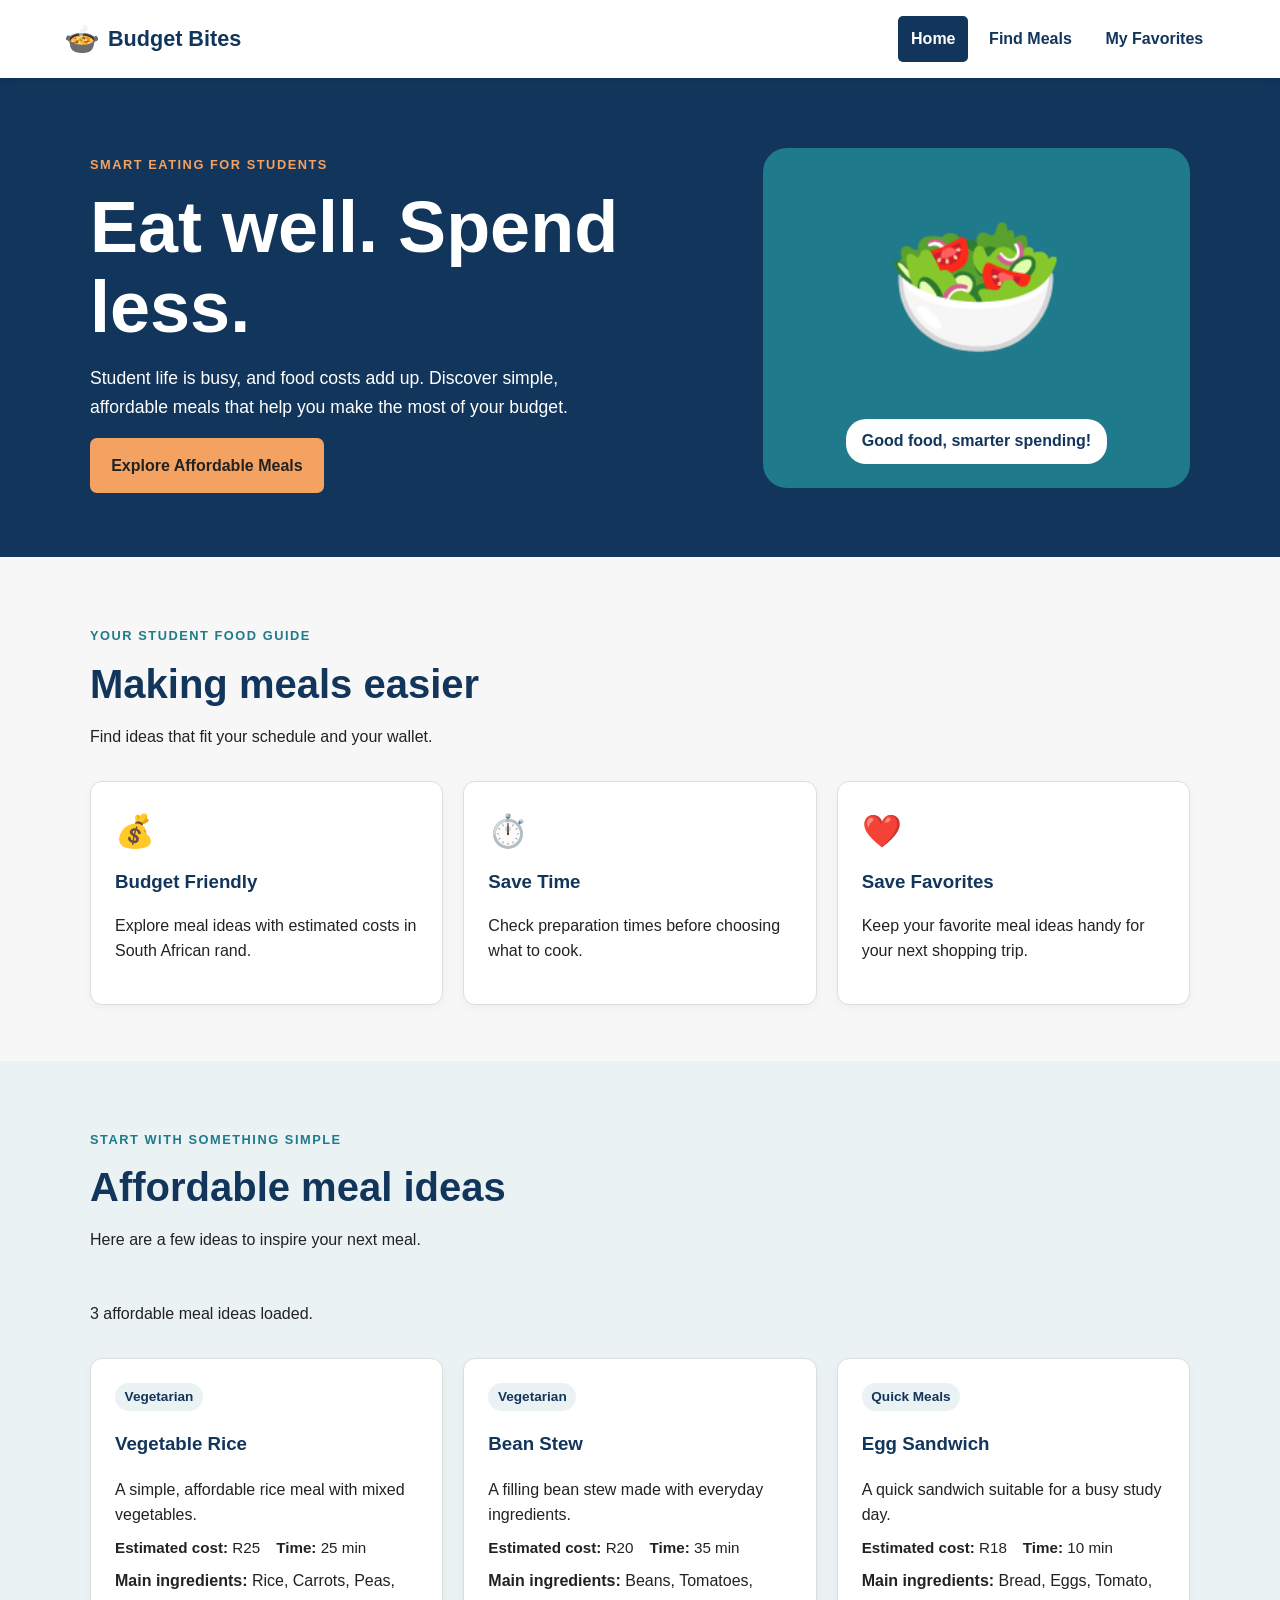
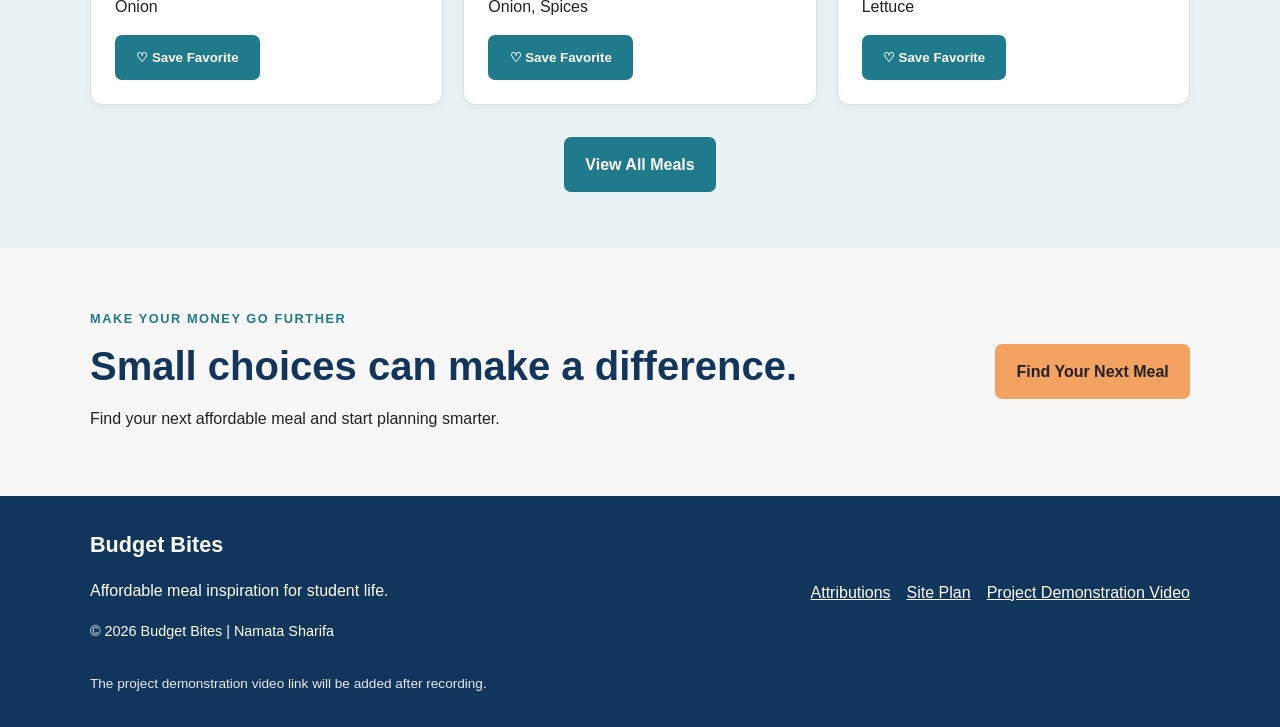
==== project/index.html @ 045238c5 "edited my budget bites site" ====
<!DOCTYPE html>
<html lang="en-ZA">

<head>
    <meta charset="UTF-8">
    <meta name="viewport" content="width=device-width, initial-scale=1.0">

    <title>Budget Bites | Affordable Student Meals</title>
    <meta name="description"
        content="Discover affordable, easy-to-prepare meals for students with Budget Bites. Browse meal costs, ingredients, and preparation times.">
    <meta name="author" content="Namata Sharifa">

    <meta property="og:title" content="Budget Bites | Affordable Student Meals">
    <meta property="og:description"
        content="Find budget-friendly meals, plan your food spending, and save your favorite recipes with Budget Bites.">
    <meta property="og:type" content="website">
    <meta property="og:url" content="https://NamataSharifa.github.io/wdd231/project/">

    <meta name="theme-color" content="#12355B">
    <link rel="icon" href="images/favicon.svg" type="image/svg+xml">
    <link rel="stylesheet" href="styles/main.css">
    <script type="module" src="scripts/main.js"></script>
</head>

<body>
    <header class="site-header">
        <a class="brand" href="index.html" aria-label="Budget Bites home">
            <span class="brand-icon" aria-hidden="true">🍲</span>
            <span>Budget Bites</span>
        </a>

        <button class="menu-toggle" id="menu-toggle" aria-label="Open navigation menu" aria-expanded="false"
            aria-controls="primary-navigation">
            ☰
        </button>

        <nav class="primary-navigation" id="primary-navigation" aria-label="Main navigation">
            <a href="index.html" aria-current="page">Home</a>
            <a href="meals.html">Find Meals</a>
            <a href="favorites.html">My Favorites</a>
        </nav>
    </header>

    <main>
        <section class="hero">
            <div class="hero-content">
                <p class="eyebrow">SMART EATING FOR STUDENTS</p>
                <h1>Eat well. Spend less.</h1>
                <p>
                    Student life is busy, and food costs add up.
                    Discover simple, affordable meals that help you
                    make the most of your budget.
                </p>
                <a class="button button-primary" href="meals.html">
                    Explore Affordable Meals
                </a>
            </div>

            <div class="hero-art" aria-hidden="true">
                <span class="hero-emoji">🥗</span>
                <span class="hero-note">Good food, smarter spending!</span>
            </div>
        </section>

        <section class="benefits section-container" aria-labelledby="benefits-heading">
            <div class="section-heading">
                <p class="eyebrow">YOUR STUDENT FOOD GUIDE</p>
                <h2 id="benefits-heading">Making meals easier</h2>
                <p>Find ideas that fit your schedule and your wallet.</p>
            </div>

            <div class="benefit-grid">
                <article class="benefit-card">
                    <span class="benefit-icon" aria-hidden="true">💰</span>
                    <h3>Budget Friendly</h3>
                    <p>Explore meal ideas with estimated costs in South African rand.</p>
                </article>

                <article class="benefit-card">
                    <span class="benefit-icon" aria-hidden="true">⏱️</span>
                    <h3>Save Time</h3>
                    <p>Check preparation times before choosing what to cook.</p>
                </article>

                <article class="benefit-card">
                    <span class="benefit-icon" aria-hidden="true">❤️</span>
                    <h3>Save Favorites</h3>
                    <p>Keep your favorite meal ideas handy for your next shopping trip.</p>
                </article>
            </div>
        </section>

        <section class="featured-section" aria-labelledby="featured-heading">
            <div class="section-container">
                <div class="section-heading">
                    <p class="eyebrow">START WITH SOMETHING SIMPLE</p>
                    <h2 id="featured-heading">Affordable meal ideas</h2>
                    <p>Here are a few ideas to inspire your next meal.</p>
                </div>

                <p id="meal-status" class="status-message" role="status">
                    Loading meal ideas...
                </p>

                <div class="meal-grid" id="featured-meals"></div>

                <div class="center-action">
                    <a class="button button-secondary" href="meals.html">
                        View All Meals
                    </a>
                </div>
            </div>
        </section>

        <section class="call-to-action section-container">
            <div>
                <p class="eyebrow">MAKE YOUR MONEY GO FURTHER</p>
                <h2>Small choices can make a difference.</h2>
                <p>Find your next affordable meal and start planning smarter.</p>
            </div>
            <a class="button button-primary" href="meals.html">Find Your Next Meal</a>
        </section>
    </main>

    <footer class="site-footer">
        <div class="footer-content">
            <div>
                <a class="footer-brand" href="index.html">Budget Bites</a>
                <p>Affordable meal inspiration for student life.</p>
                <p class="copyright">
                    &copy; <span id="current-year"></span> Budget Bites |
                    Namata Sharifa
                </p>
            </div>

            <div class="footer-links">
                <a href="attributions.html">Attributions</a>
                <a href="siteplan.html">Site Plan</a>
                <a href="#" id="video-link">Project Demonstration Video</a>
            </div>
        </div>
        <p class="video-note" id="video-note">
            The project demonstration video link will be added after recording.
        </p>
    </footer>
</body>

</html>
---- project/styles/main.css ----
:root {
    --primary: #12355B;
    --secondary: #1F7A8C;
    --accent: #F4A261;
    --background: #F7F7F7;
    --text: #222222;
    --white: #FFFFFF;
    --border: #DDDDDD;
    --content-width: 1100px;
}

* {
    box-sizing: border-box;
}

html {
    scroll-behavior: smooth;
}

body {
    margin: 0;
    font-family: "Roboto", Arial, sans-serif;
    color: var(--text);
    background: var(--background);
    line-height: 1.6;
}

a {
    color: inherit;
}

a:focus-visible,
button:focus-visible {
    outline: 3px solid var(--accent);
    outline-offset: 4px;
}

button,
a {
    -webkit-tap-highlight-color: transparent;
}

.site-header {
    background: var(--white);
    min-height: 76px;
    padding: 1rem 5%;
    display: flex;
    align-items: center;
    justify-content: space-between;
    gap: 1rem;
    box-shadow: 0 2px 8px rgb(0 0 0 / 8%);
    position: relative;
    z-index: 5;
}

.brand,
.footer-brand {
    color: var(--primary);
    font-size: 1.35rem;
    font-weight: 800;
    text-decoration: none;
}

.brand {
    display: flex;
    align-items: center;
    gap: 0.5rem;
}

.brand-icon {
    font-size: 1.8rem;
}

.menu-toggle {
    display: block;
    border: 0;
    border-radius: 6px;
    padding: 0.4rem 0.7rem;
    background: var(--primary);
    color: var(--white);
    font-size: 1.5rem;
    cursor: pointer;
}

.primary-navigation {
    display: none;
    position: absolute;
    top: 100%;
    left: 0;
    right: 0;
    padding: 1rem 5%;
    background: var(--white);
    box-shadow: 0 5px 8px rgb(0 0 0 / 8%);
    flex-direction: column;
    gap: 0.5rem;
}

.primary-navigation.open {
    display: flex;
}

.primary-navigation a {
    display: block;
    padding: 0.65rem 0.8rem;
    color: var(--primary);
    text-decoration: none;
    font-weight: 700;
    border-radius: 5px;
}

.primary-navigation a:hover,
.primary-navigation a[aria-current="page"] {
    background: var(--primary);
    color: var(--white);
}

.hero {
    background: var(--primary);
    color: var(--white);
    padding: 4rem 7%;
    display: grid;
    gap: 2rem;
    align-items: center;
}

.hero-content {
    max-width: 600px;
}

.eyebrow {
    color: var(--secondary);
    font-size: 0.8rem;
    font-weight: 800;
    letter-spacing: 0.12em;
}

.hero .eyebrow {
    color: var(--accent);
}

.hero h1 {
    font-size: clamp(2.5rem, 8vw, 4.5rem);
    line-height: 1.1;
    margin: 0.5rem 0 1rem;
}

.hero-content>p:not(.eyebrow) {
    font-size: 1.1rem;
    max-width: 520px;
}

.hero-art {
    display: flex;
    flex-direction: column;
    align-items: center;
    justify-content: center;
    gap: 1rem;
    min-height: 210px;
    background: var(--secondary);
    border-radius: 24px;
    padding: 1.5rem;
}

.hero-emoji {
    font-size: clamp(5rem, 15vw, 9rem);
}

.hero-note {
    background: var(--white);
    color: var(--primary);
    padding: 0.6rem 1rem;
    border-radius: 20px;
    font-weight: 700;
    text-align: center;
}

.button {
    display: inline-block;
    border: 2px solid transparent;
    border-radius: 7px;
    padding: 0.8rem 1.2rem;
    text-align: center;
    text-decoration: none;
    font-weight: 800;
    cursor: pointer;
    transition: transform 0.2s ease, background-color 0.2s ease;
}

.button:hover {
    transform: translateY(-2px);
}

.button-primary {
    background: var(--accent);
    color: #222222;
}

.button-secondary {
    background: var(--secondary);
    color: var(--white);
}

.section-container {
    width: min(100% - 2rem, var(--content-width));
    margin-inline: auto;
}

.benefits,
.featured-section {
    padding-block: 3.5rem;
}

.section-heading {
    margin-bottom: 2rem;
}

.section-heading h2,
.call-to-action h2 {
    color: var(--primary);
    font-size: clamp(1.8rem, 5vw, 2.5rem);
    line-height: 1.2;
    margin: 0.4rem 0;
}

.section-heading>p:last-child {
    margin-bottom: 0;
}

.benefit-grid,
.meal-grid {
    display: grid;
    grid-template-columns: 1fr;
    gap: 1.25rem;
}

.benefit-card,
.meal-card {
    background: var(--white);
    padding: 1.5rem;
    border: 1px solid var(--border);
    border-radius: 12px;
    box-shadow: 0 3px 10px rgb(0 0 0 / 4%);
}

.benefit-icon {
    font-size: 2rem;
}

.benefit-card h3,
.meal-card h3 {
    color: var(--primary);
    margin: 0.6rem 0;
}

.featured-section {
    background: #EAF2F4;
}

.meal-card {
    display: flex;
    flex-direction: column;
    align-items: flex-start;
    gap: 0.5rem;
}

.meal-card p {
    margin: 0;
}

.meal-category {
    display: inline-block;
    background: #EAF2F4;
    color: var(--primary);
    padding: 0.2rem 0.6rem;
    border-radius: 20px;
    font-size: 0.85rem;
    font-weight: 700;
}

.meal-meta {
    display: flex;
    flex-wrap: wrap;
    gap: 0.5rem 1rem;
    font-size: 0.95rem;
}

.meal-card .button {
    margin-top: auto;
}

.center-action {
    margin-top: 2rem;
    text-align: center;
}

.status-message {
    padding-block: 1rem;
}

.call-to-action {
    padding-block: 3rem;
    display: grid;
    gap: 1rem;
    align-items: center;
}

.site-footer {
    padding: 2rem 5%;
    background: var(--primary);
    color: var(--white);
}

.footer-content {
    max-width: var(--content-width);
    margin: 0 auto;
    display: flex;
    flex-direction: column;
    gap: 1.5rem;
}

.footer-brand {
    color: var(--white);
}

.footer-links {
    display: flex;
    flex-wrap: wrap;
    gap: 1rem;
}

.footer-links a {
    color: var(--white);
}

.copyright {
    font-size: 0.9rem;
}

.video-note {
    max-width: var(--content-width);
    margin: 1rem auto 0;
    font-size: 0.85rem;
    color: #E5EAF0;
}

@media (min-width: 600px) {

    .benefit-grid,
    .meal-grid {
        grid-template-columns: repeat(2, minmax(0, 1fr));
    }

    .call-to-action {
        grid-template-columns: 1fr auto;
    }
}

@media (min-width: 800px) {
    .menu-toggle {
        display: none;
    }

    .primary-navigation {
        position: static;
        display: flex;
        flex-direction: row;
        align-items: center;
        padding: 0;
        box-shadow: none;
        width: auto;
    }

    .hero {
        grid-template-columns: 1.2fr 0.8fr;
        padding-inline: max(7%, calc((100% - var(--content-width)) / 2));
    }

    .benefit-grid {
        grid-template-columns: repeat(3, minmax(0, 1fr));
    }

    .meal-grid {
        grid-template-columns: repeat(3, minmax(0, 1fr));
    }

    .footer-content {
        flex-direction: row;
        justify-content: space-between;
        align-items: center;
    }
}

@media (prefers-reduced-motion: reduce) {
    html {
        scroll-behavior: auto;
    }

    *,
    *::before,
    *::after {
        transition-duration: 0.01ms !important;
        animation-duration: 0.01ms !important;
    }
}

/* Find Meals page */

.page-banner {
    padding: 3rem 1rem;
    text-align: center;
    background: var(--primary);
    color: var(--white);
}

.page-banner h1 {
    max-width: 800px;
    margin: 0.5rem auto;
    font-size: clamp(2rem, 5vw, 3.2rem);
    line-height: 1.2;
}

.page-banner>p:last-child {
    max-width: 650px;
    margin: 1rem auto 0;
}

.meal-finder {
    padding-block: 3rem;
}

.meal-controls {
    display: grid;
    grid-template-columns: 1fr;
    gap: 1rem;
    margin-bottom: 1.5rem;
}

.form-field {
    display: flex;
    flex-direction: column;
    gap: 0.4rem;
}

.form-field label {
    font-weight: 700;
    color: var(--primary);
}

.form-field input,
.form-field select {
    width: 100%;
    min-height: 46px;
    padding: 0.7rem;
    border: 1px solid #777777;
    border-radius: 6px;
    background: var(--white);
    color: var(--text);
    font: inherit;
}

.meal-card .details-button {
    margin-top: 0.5rem;
}

.meal-card .favorite-button {
    margin-top: 0.5rem;
}

#meal-dialog {
    width: min(90%, 560px);
    max-height: 85vh;
    overflow-y: auto;
    border: 0;
    border-radius: 14px;
    padding: 1.5rem;
    color: var(--text);
    background: var(--white);
    box-shadow: 0 12px 40px rgb(0 0 0 / 25%);
}

#meal-dialog::backdrop {
    background: rgb(0 0 0 / 60%);
}

.dialog-header {
    display: flex;
    align-items: center;
    justify-content: space-between;
    gap: 1rem;
    border-bottom: 1px solid var(--border);
    margin-bottom: 1rem;
}

.dialog-header h2 {
    color: var(--primary);
}

.dialog-close {
    flex-shrink: 0;
    width: 44px;
    height: 44px;
    border: 0;
    border-radius: 50%;
    background: #EAF2F4;
    color: var(--primary);
    font-size: 1.8rem;
    cursor: pointer;
}

#dialog-content h3 {
    color: var(--primary);
}

#dialog-content li {
    margin-bottom: 0.4rem;
}

@media (min-width: 600px) {
    .meal-controls {
        grid-template-columns: repeat(2, minmax(0, 1fr));
    }
}

@media (min-width: 900px) {
    .meal-controls {
        grid-template-columns: 2fr 1fr 1fr;
    }
}


/* Contact form */
.contact-section {
    max-width: 760px;
    margin: 0 auto;
}

.contact-section form {
    display: grid;
    gap: 1.25rem;
    padding: 1.5rem;
    background-color: var(--white, #ffffff);
    border: 1px solid #dddddd;
    border-radius: 12px;
}

.contact-section .form-field {
    display: grid;
    gap: 0.5rem;
}

.contact-section label {
    font-weight: 700;
}

.contact-section input,
.contact-section select,
.contact-section textarea {
    width: 100%;
    padding: 0.8rem;
    font: inherit;
    color: var(--text, #222222);
    background-color: #ffffff;
    border: 1px solid #999999;
    border-radius: 6px;
}

.contact-section input:focus,
.contact-section select:focus,
.contact-section textarea:focus {
    outline: 3px solid var(--accent, #f4a261);
    outline-offset: 2px;
}

.contact-section textarea {
    resize: vertical;
}

.contact-section button {
    justify-self: start;
    cursor: pointer;
}

@media (max-width: 480px) {
    .contact-section form {
        padding: 1rem;
    }

    .contact-section button {
        width: 100%;
    }
}


/* Form submission confirmation */
.submission-section {
    max-width: 760px;
    margin: 0 auto;
}

.submission-details {
    padding: 1.5rem;
    background-color: var(--white, #ffffff);
    border: 1px solid #dddddd;
    border-radius: 12px;
    overflow-wrap: anywhere;
}

.submission-details p {
    margin: 0 0 1rem;
    line-height: 1.6;
}

.submission-details p:last-child {
    margin-bottom: 0;
}

.submission-actions {
    display: flex;
    flex-wrap: wrap;
    gap: 1rem;
    margin-top: 1.5rem;
}

@media (max-width: 480px) {
    .submission-actions {
        flex-direction: column;
    }

    .submission-actions .button {
        text-align: center;
    }
}


/* Attributions page */
.attribution-list {
    display: grid;
    grid-template-columns: 1fr;
    gap: 1.25rem;
    margin: 2rem 0;
}

.attribution-item {
    padding: 1.25rem;
    background-color: var(--white);
    border: 1px solid var(--border-color, #dddddd);
    border-radius: 0.75rem;
}

.attribution-item h3 {
    margin-top: 0;
    color: var(--primary);
}

.attribution-item p:last-child {
    margin-bottom: 0;
}

@media (min-width: 700px) {
    .attribution-list {
        grid-template-columns: repeat(2, minmax(0, 1fr));
    }
}
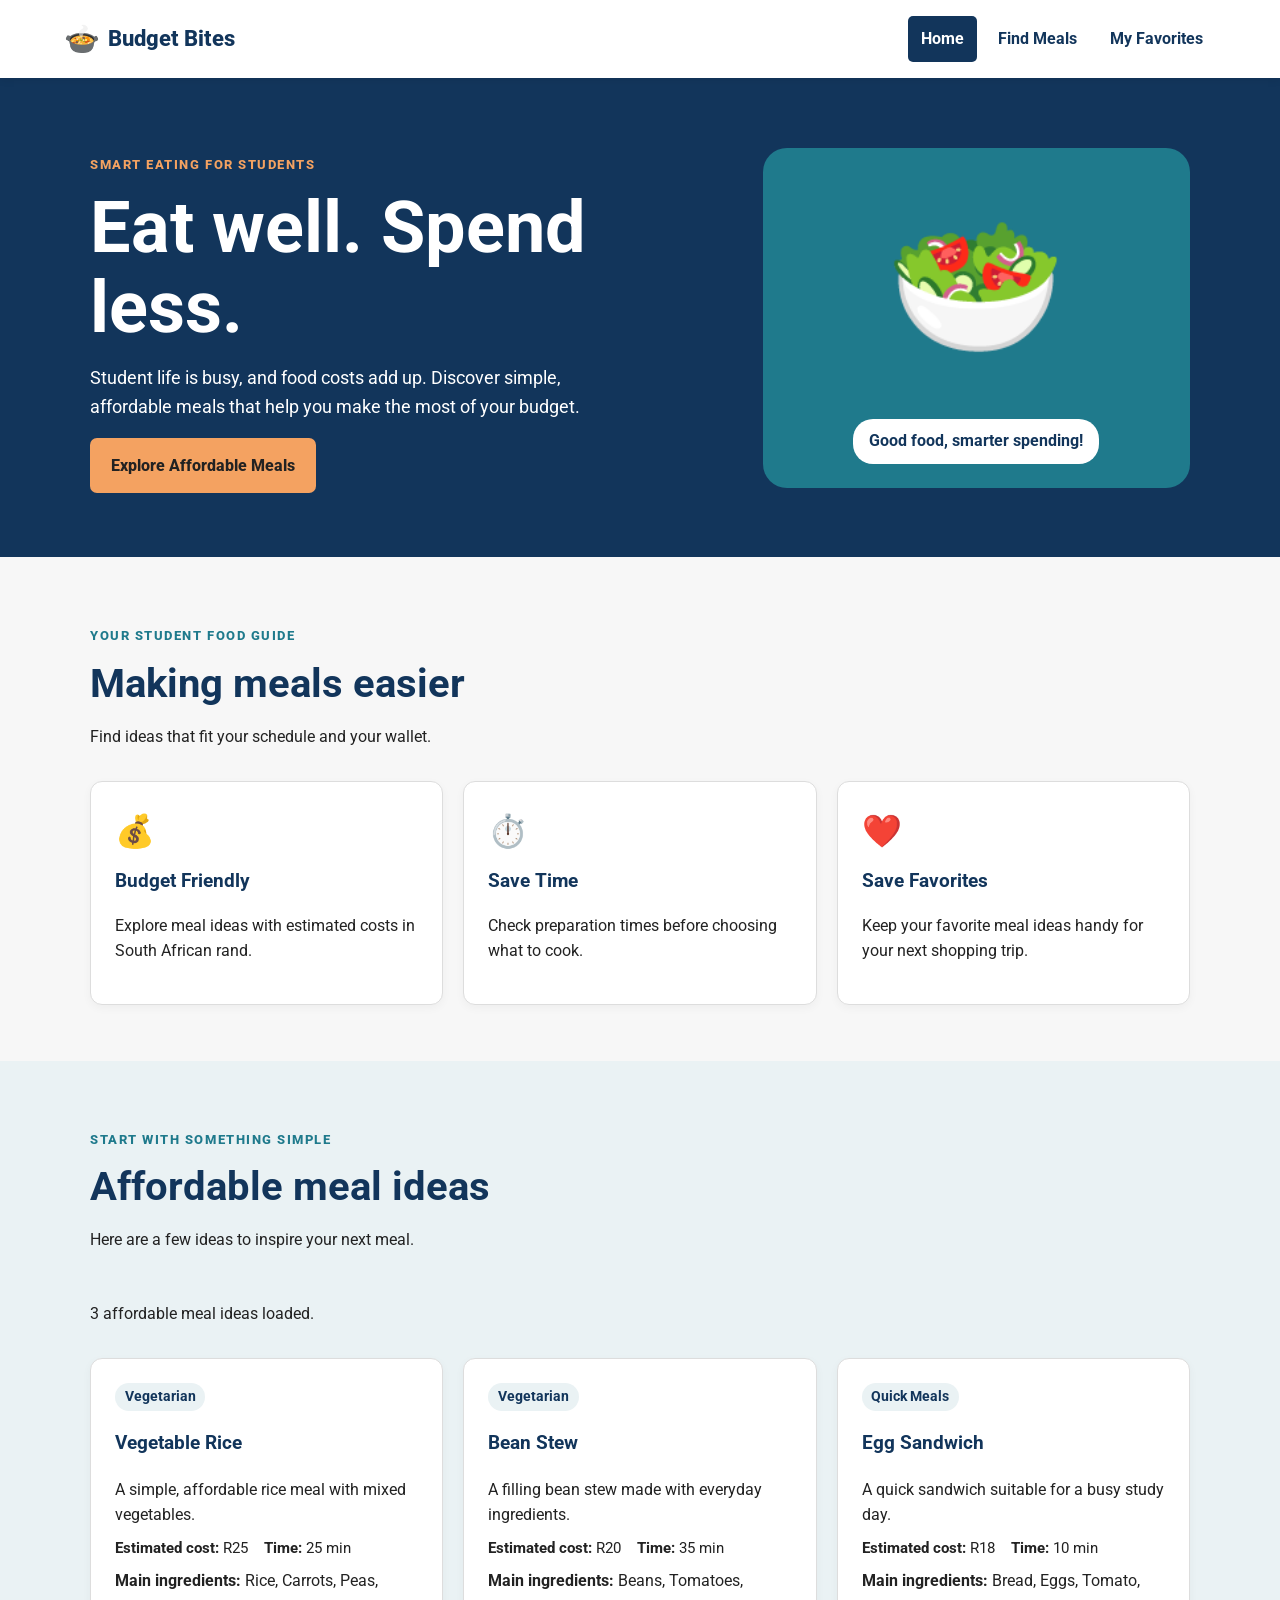
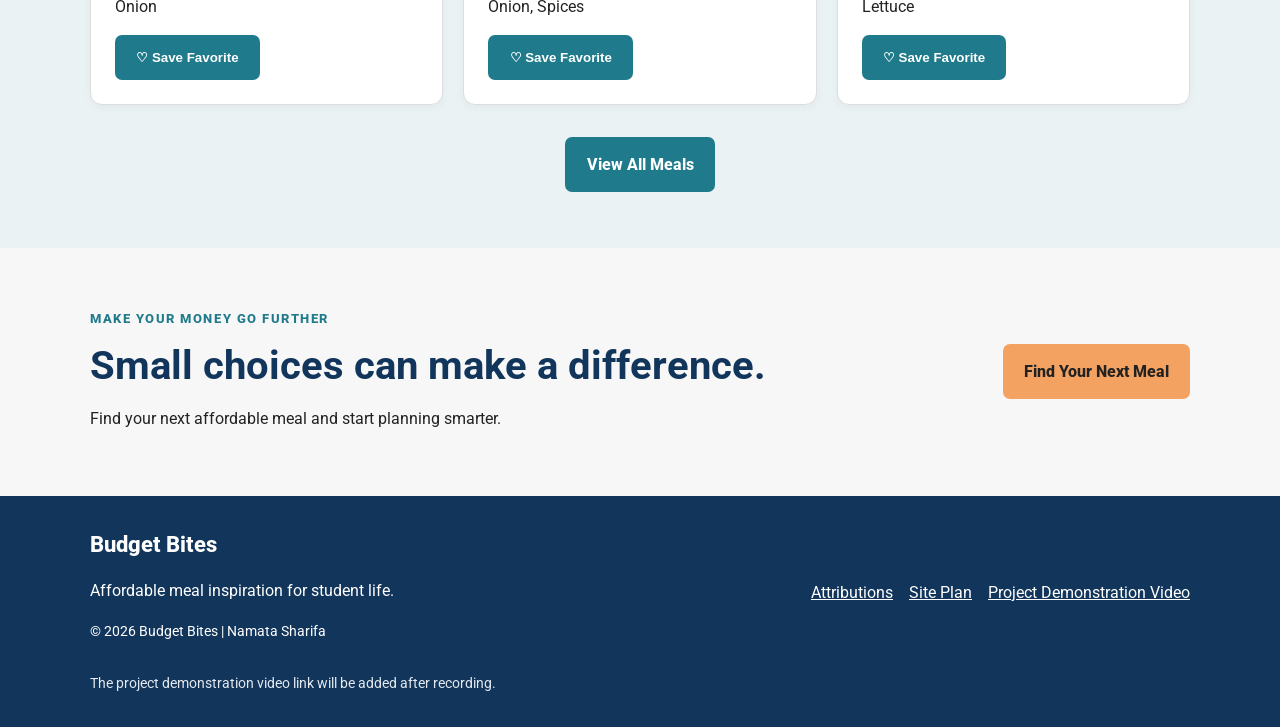
==== commit 4cc3524d: "edited attributions.html" ====
--- a/project/index.html
+++ b/project/index.html
@@ -18,6 +18,11 @@
 
     <meta name="theme-color" content="#12355B">
     <link rel="icon" href="images/favicon.svg" type="image/svg+xml">
+
+    <link rel="preconnect" href="https://fonts.googleapis.com">
+    <link rel="preconnect" href="https://fonts.gstatic.com" crossorigin>
+    <link href="https://fonts.googleapis.com/css2?family=Roboto:wght@400;500;700&display=swap" rel="stylesheet">
+
     <link rel="stylesheet" href="styles/main.css">
     <script type="module" src="scripts/main.js"></script>
 </head>
--- a/project/styles/main.css
+++ b/project/styles/main.css
@@ -661,3 +661,8 @@
         grid-template-columns: repeat(2, minmax(0, 1fr));
     }
 }
+
+
+.page-banner .eyebrow {
+    color: var(--accent);
+}
